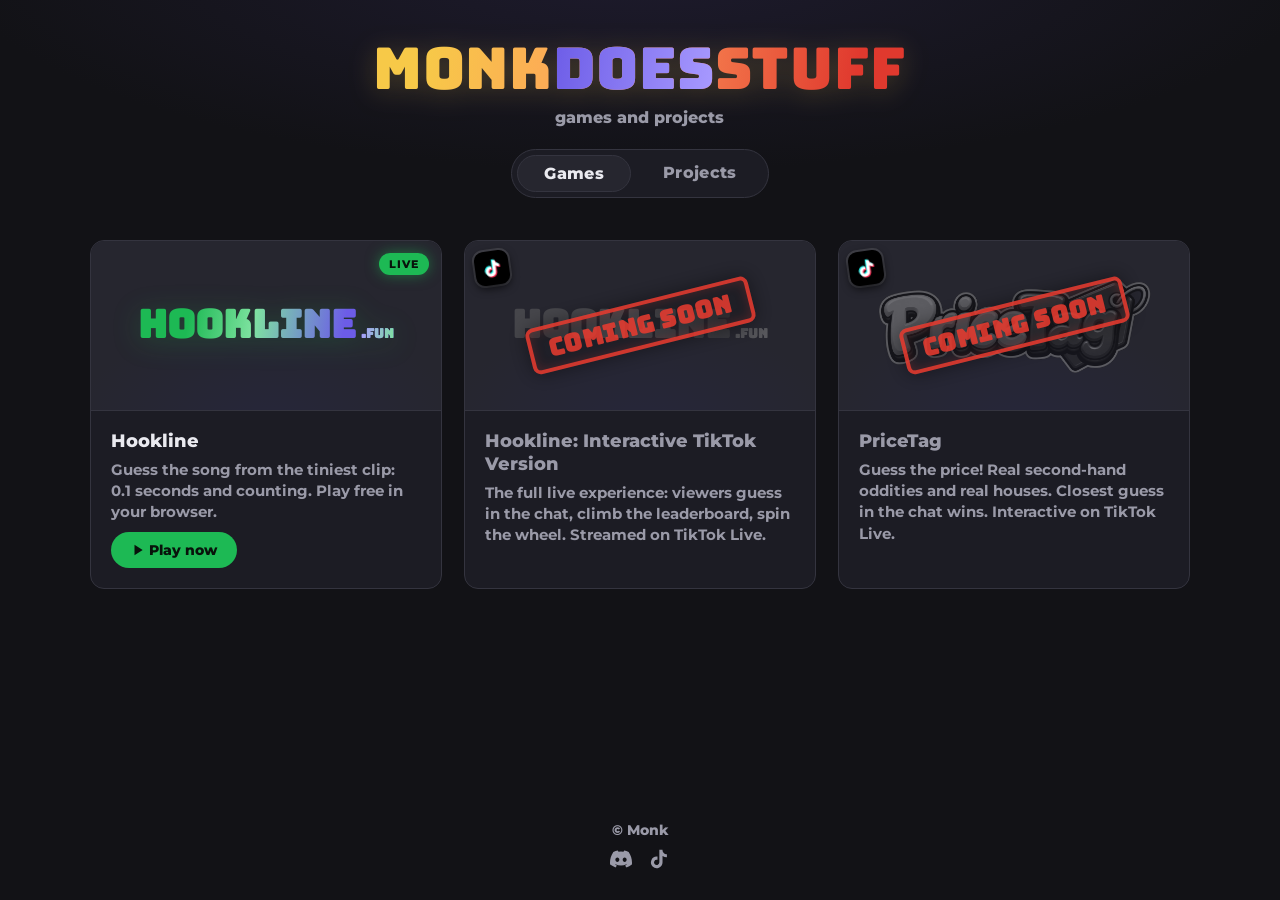
==== index.html @ 9a0e76fa "Footer: Discord + TikTok icon links, drop hookline.fun text link Co-Authored-By: Claude Fable 5 <nor" ====
<!doctype html>
<html lang="en">
<head>
  <meta charset="utf-8">
  <meta name="viewport" content="width=device-width, initial-scale=1">
  <title>MonkDoesStuff - Games</title>
  <meta name="description" content="Games by Monk: interactive TikTok Live games and browser games.">
  <link rel="icon" href="data:image/svg+xml,<svg xmlns='http://www.w3.org/2000/svg' viewBox='0 0 24 24' fill='none' stroke='%23f5a623' stroke-width='2' stroke-linecap='round' stroke-linejoin='round'><line x1='6' x2='10' y1='12' y2='12'/><line x1='8' x2='8' y1='10' y2='14'/><line x1='15' x2='15.01' y1='13' y2='13'/><line x1='18' x2='18.01' y1='11' y2='11'/><rect width='20' height='12' x='2' y='6' rx='6'/></svg>">
  <link rel="preconnect" href="https://fonts.googleapis.com">
  <link rel="preconnect" href="https://fonts.gstatic.com" crossorigin>
  <link href="https://fonts.googleapis.com/css2?family=Bungee&family=Montserrat:wght@500;600;700;800&display=swap" rel="stylesheet">
  <link rel="stylesheet" href="css/site.css">
</head>
<body>
  <header id="masthead">
    <h1 id="site-logo">Monk<span>Does</span>Stuff</h1>
    <p id="site-tag">games and projects</p>
    <nav id="tabs">
      <a href="index.html" class="tab active">Games</a>
      <a href="projects.html" class="tab">Projects</a>
    </nav>
  </header>

  <main class="grid">

    <!-- Hookline: live, playable now -->
    <a class="card live" href="https://hookline.fun" target="_blank" rel="noopener">
      <div class="card-art">
        <div class="hookline-mark">HOOKLINE<span class="tld">.fun</span></div>
      </div>
      <div class="card-body">
        <h2>Hookline</h2>
        <p>Guess the song from the tiniest clip: 0.1&nbsp;seconds and counting. Play free in your browser.</p>
        <span class="cta"><svg class="icon" viewBox="0 0 24 24" fill="currentColor" stroke="none"><polygon points="6 3 20 12 6 21 6 3"/></svg> Play now</span>
      </div>
      <span class="badge">LIVE</span>
    </a>

    <!-- Hookline TikTok version: coming soon -->
    <div class="card soon">
      <span class="tiktok-badge" title="Interactive TikTok version"><svg viewBox="0 0 24 24" fill="currentColor"><path d="M19.59 6.69a4.83 4.83 0 0 1-3.77-4.25V2h-3.45v13.67a2.89 2.89 0 0 1-5.2 1.74 2.89 2.89 0 0 1 2.31-4.64 2.93 2.93 0 0 1 .88.13V9.4a6.84 6.84 0 0 0-1-.05A6.33 6.33 0 0 0 5 20.1a6.34 6.34 0 0 0 10.86-4.43v-7a8.16 8.16 0 0 0 4.77 1.52v-3.4a4.85 4.85 0 0 1-1-.1z"/></svg></span>
      <div class="card-art">
        <div class="hookline-mark">HOOKLINE<span class="tld">.fun</span></div>
        <div class="stamp">Coming&nbsp;Soon</div>
      </div>
      <div class="card-body">
        <h2>Hookline: Interactive TikTok Version</h2>
        <p>The full live experience: viewers guess in the chat, climb the leaderboard, spin the wheel. Streamed on TikTok Live.</p>
      </div>
    </div>

    <!-- PriceTag: coming soon -->
    <div class="card soon">
      <span class="tiktok-badge" title="Interactive TikTok version"><svg viewBox="0 0 24 24" fill="currentColor"><path d="M19.59 6.69a4.83 4.83 0 0 1-3.77-4.25V2h-3.45v13.67a2.89 2.89 0 0 1-5.2 1.74 2.89 2.89 0 0 1 2.31-4.64 2.93 2.93 0 0 1 .88.13V9.4a6.84 6.84 0 0 0-1-.05A6.33 6.33 0 0 0 5 20.1a6.34 6.34 0 0 0 10.86-4.43v-7a8.16 8.16 0 0 0 4.77 1.52v-3.4a4.85 4.85 0 0 1-1-.1z"/></svg></span>
      <div class="card-art">
        <img src="assets/pricetag-logo.png" alt="PriceTag logo" class="art-img">
        <div class="stamp">Coming&nbsp;Soon</div>
      </div>
      <div class="card-body">
        <h2>PriceTag</h2>
        <p>Guess the price! Real second-hand oddities and real houses. Closest guess in the chat wins. Interactive on TikTok Live.</p>
      </div>
    </div>

  </main>

  <footer>
    <p>&copy; Monk</p>
    <div id="footer-links">
      <a href="https://discord.gg/SJShx3EVg5" target="_blank" rel="noopener" title="Hookline Discord" aria-label="Discord"><svg viewBox="0 0 24 24" fill="currentColor"><path d="M20.317 4.37a19.79 19.79 0 0 0-4.885-1.515.074.074 0 0 0-.079.037c-.21.375-.444.864-.608 1.25a18.27 18.27 0 0 0-5.487 0 12.64 12.64 0 0 0-.617-1.25.077.077 0 0 0-.079-.037A19.736 19.736 0 0 0 3.677 4.37a.07.07 0 0 0-.032.027C.533 9.046-.32 13.58.099 18.057a.082.082 0 0 0 .031.057 19.9 19.9 0 0 0 5.993 3.03.078.078 0 0 0 .084-.028c.462-.63.874-1.295 1.226-1.994a.076.076 0 0 0-.041-.106 13.107 13.107 0 0 1-1.872-.892.077.077 0 0 1-.008-.128c.126-.094.252-.192.372-.291a.074.074 0 0 1 .077-.01c3.928 1.793 8.18 1.793 12.062 0a.074.074 0 0 1 .078.01c.12.098.246.198.373.292a.077.077 0 0 1-.006.127 12.299 12.299 0 0 1-1.873.892.077.077 0 0 0-.041.107c.36.698.772 1.362 1.225 1.993a.076.076 0 0 0 .084.028 19.839 19.839 0 0 0 6.002-3.03.077.077 0 0 0 .032-.054c.5-5.177-.838-9.674-3.549-13.66a.061.061 0 0 0-.031-.03zM8.02 15.33c-1.183 0-2.157-1.085-2.157-2.419 0-1.333.956-2.419 2.157-2.419 1.21 0 2.176 1.096 2.157 2.42 0 1.333-.956 2.418-2.157 2.418zm7.975 0c-1.183 0-2.157-1.085-2.157-2.419 0-1.333.955-2.419 2.157-2.419 1.21 0 2.176 1.096 2.157 2.42 0 1.333-.946 2.418-2.157 2.418z"/></svg></a>
      <a href="https://www.tiktok.com/@monkdoesstuff" target="_blank" rel="noopener" title="@monkdoesstuff on TikTok" aria-label="TikTok"><svg viewBox="0 0 24 24" fill="currentColor"><path d="M19.59 6.69a4.83 4.83 0 0 1-3.77-4.25V2h-3.45v13.67a2.89 2.89 0 0 1-5.2 1.74 2.89 2.89 0 0 1 2.31-4.64 2.93 2.93 0 0 1 .88.13V9.4a6.84 6.84 0 0 0-1-.05A6.33 6.33 0 0 0 5 20.1a6.34 6.34 0 0 0 10.86-4.43v-7a8.16 8.16 0 0 0 4.77 1.52v-3.4a4.85 4.85 0 0 1-1-.1z"/></svg></a>
    </div>
  </footer>
</body>
</html>
---- css/site.css ----
/* MonkDoesStuff — same dark house style as hookline.fun (Montserrat 800 on
   #121216) with the Bungee gradient wordmark trick reused for the site logo
   and the in-card Hookline marks. */

:root {
  --bg: #121216;
  --panel: #1c1c24;
  --panel-2: #26262f;
  --text: #eaeaf0;
  --text-dim: #9a9aa8;
  --green: #1db954;
  --mint: #7ee2a0;
  --purple: #6c5ce7;
  --lilac: #a99bff;
  --gold: #f7c948;
  --red: #e0392e;
  --border: #34343f;
  --radius: 14px;
}

* { box-sizing: border-box; }

body {
  margin: 0;
  /* Extra Bold is the house style, same as hookline.fun */
  font-family: "Montserrat", "Segoe UI", system-ui, sans-serif;
  font-weight: 800;
  background:
    radial-gradient(ellipse 90% 40% at 50% -5%, #1e1b2e 0%, transparent 60%),
    var(--bg);
  color: var(--text);
  min-height: 100vh;
  display: flex;
  flex-direction: column;
  align-items: center;
}

a { color: var(--mint); }

/* ---- masthead ---- */
#masthead { text-align: center; padding: 40px 16px 8px; }

#site-logo {
  font-family: "Bungee", "Segoe UI", sans-serif;
  font-weight: 400;
  font-size: clamp(2.2rem, 7vw, 3.6rem);
  margin: 0;
  line-height: 1;
  letter-spacing: 0.01em;
  background: linear-gradient(100deg, var(--gold) 10%, #ff9d5c 45%, var(--red) 90%);
  -webkit-background-clip: text;
  background-clip: text;
  color: transparent;
  filter: drop-shadow(0 4px 14px rgba(247, 201, 72, 0.22));
  user-select: none;
}
#site-logo span {
  background: linear-gradient(100deg, var(--purple), var(--lilac));
  -webkit-background-clip: text;
  background-clip: text;
  color: transparent;
}
#site-tag { color: var(--text-dim); margin: 10px 0 22px; }

.icon { width: 14px; height: 14px; vertical-align: -2px; }

/* ---- tabs ---- */
#tabs { display: inline-flex; gap: 6px; background: var(--panel); border: 1px solid var(--border); border-radius: 999px; padding: 5px; }
.tab {
  padding: 8px 26px;
  border-radius: 999px;
  color: var(--text-dim);
  text-decoration: none;
  font-weight: 800;
  letter-spacing: 0.02em;
}
.tab:hover { color: var(--text); }
.tab.active { background: var(--panel-2); color: var(--text); border: 1px solid var(--border); }

/* ---- card grid ---- */
.grid {
  width: min(1100px, 94vw);
  display: grid;
  grid-template-columns: repeat(auto-fit, minmax(300px, 1fr));
  gap: 22px;
  padding: 34px 0 20px;
}

.card {
  position: relative;
  display: flex;
  flex-direction: column;
  background: var(--panel);
  border: 1px solid var(--border);
  border-radius: var(--radius);
  overflow: hidden;
  text-decoration: none;
  color: var(--text);
}
a.card { transition: transform 0.15s ease, border-color 0.15s ease, box-shadow 0.15s ease; }
a.card:hover {
  transform: translateY(-4px);
  border-color: var(--green);
  box-shadow: 0 14px 34px rgba(29, 185, 84, 0.18);
}

.card-art {
  position: relative;
  height: 170px;
  display: flex;
  align-items: center;
  justify-content: center;
  background:
    radial-gradient(ellipse 80% 90% at 50% 110%, #26263a 0%, transparent 70%),
    var(--panel-2);
  border-bottom: 1px solid var(--border);
  overflow: hidden;
}
.art-img { max-width: 78%; max-height: 72%; filter: drop-shadow(0 6px 14px rgba(0, 0, 0, 0.5)); }

/* Hookline wordmark, exactly as hookline.fun renders it */
.hookline-mark {
  font-family: "Bungee", "Segoe UI", sans-serif;
  font-size: clamp(1.7rem, 4.2vw, 2.4rem);
  line-height: 1;
  background: linear-gradient(100deg, var(--green) 20%, var(--mint) 45%, var(--purple) 80%);
  -webkit-background-clip: text;
  background-clip: text;
  color: transparent;
  filter: drop-shadow(0 4px 14px rgba(29, 185, 84, 0.22));
  user-select: none;
}
.hookline-mark .tld {
  font-size: 0.34em;
  margin-left: 5px;
  background: linear-gradient(100deg, var(--lilac), var(--mint));
  -webkit-background-clip: text;
  background-clip: text;
  color: transparent;
}

.card-body { padding: 18px 20px 20px; display: flex; flex-direction: column; gap: 8px; flex: 1; }
.card-body.center { text-align: center; padding: 40px 24px; }
.card-body h2 { margin: 0; font-size: 1.15rem; font-weight: 800; }
.card-body p { margin: 0; color: var(--text-dim); font-weight: 700; font-size: 0.92rem; line-height: 1.45; }

.cta {
  margin-top: auto;
  align-self: flex-start;
  background: var(--green);
  color: #08130b;
  font-weight: 800;
  padding: 9px 20px;
  border-radius: 999px;
  font-size: 0.9rem;
}
a.card:hover .cta { filter: brightness(1.12); }

.badge {
  position: absolute;
  top: 12px; right: 12px;
  background: var(--green);
  color: #08130b;
  font-size: 0.7rem;
  font-weight: 800;
  letter-spacing: 0.08em;
  padding: 4px 10px;
  border-radius: 999px;
  box-shadow: 0 0 14px rgba(29, 185, 84, 0.5);
}

/* ---- coming soon treatment ---- */
.card.soon .card-art > .hookline-mark,
.card.soon .card-art > .art-img {
  filter: grayscale(1) brightness(0.75) opacity(0.45);
}
.card.soon .card-body h2 { color: var(--text-dim); }

.stamp {
  position: absolute;
  font-family: "Bungee", "Segoe UI", sans-serif;
  font-size: 1.5rem;
  color: var(--red);
  border: 4px solid var(--red);
  border-radius: 8px;
  padding: 4px 16px;
  transform: rotate(-14deg);
  letter-spacing: 0.04em;
  text-transform: uppercase;
  opacity: 0.9;
  box-shadow: inset 0 0 12px rgba(224, 57, 46, 0.25), 0 0 18px rgba(0, 0, 0, 0.45);
  background: rgba(18, 18, 22, 0.35);
  user-select: none;
}

.card.placeholder { grid-column: 1 / -1; border-style: dashed; background: transparent; }

/* TikTok sticker: marks the interactive TikTok versions */
.tiktok-badge {
  position: absolute;
  top: 10px; left: 10px;
  width: 34px; height: 34px;
  border-radius: 9px;
  background: #000;
  display: flex;
  align-items: center;
  justify-content: center;
  box-shadow: 0 3px 8px #000a, 0 0 0 2px #ffffff22;
  transform: rotate(-8deg);
  z-index: 2;
}
.tiktok-badge svg { width: 19px; height: 19px; color: #fff; filter: drop-shadow(1px 1px 0 #fe2c55) drop-shadow(-1px -1px 0 #25f4ee); }
/* stays full-colour even on the greyed coming-soon art */
.card.soon .tiktok-badge { filter: none; }

/* ---- footer ---- */
footer {
  margin-top: auto;
  padding: 26px 0 30px;
  color: var(--text-dim);
  font-size: 0.85rem;
  display: flex;
  flex-direction: column;
  align-items: center;
  gap: 10px;
}
footer p { margin: 0; }
#footer-links { display: flex; gap: 16px; }
#footer-links a { color: var(--text-dim); transition: color 0.15s ease, transform 0.15s ease; }
#footer-links a:hover { color: var(--text); transform: translateY(-2px); }
#footer-links svg { width: 22px; height: 22px; display: block; }
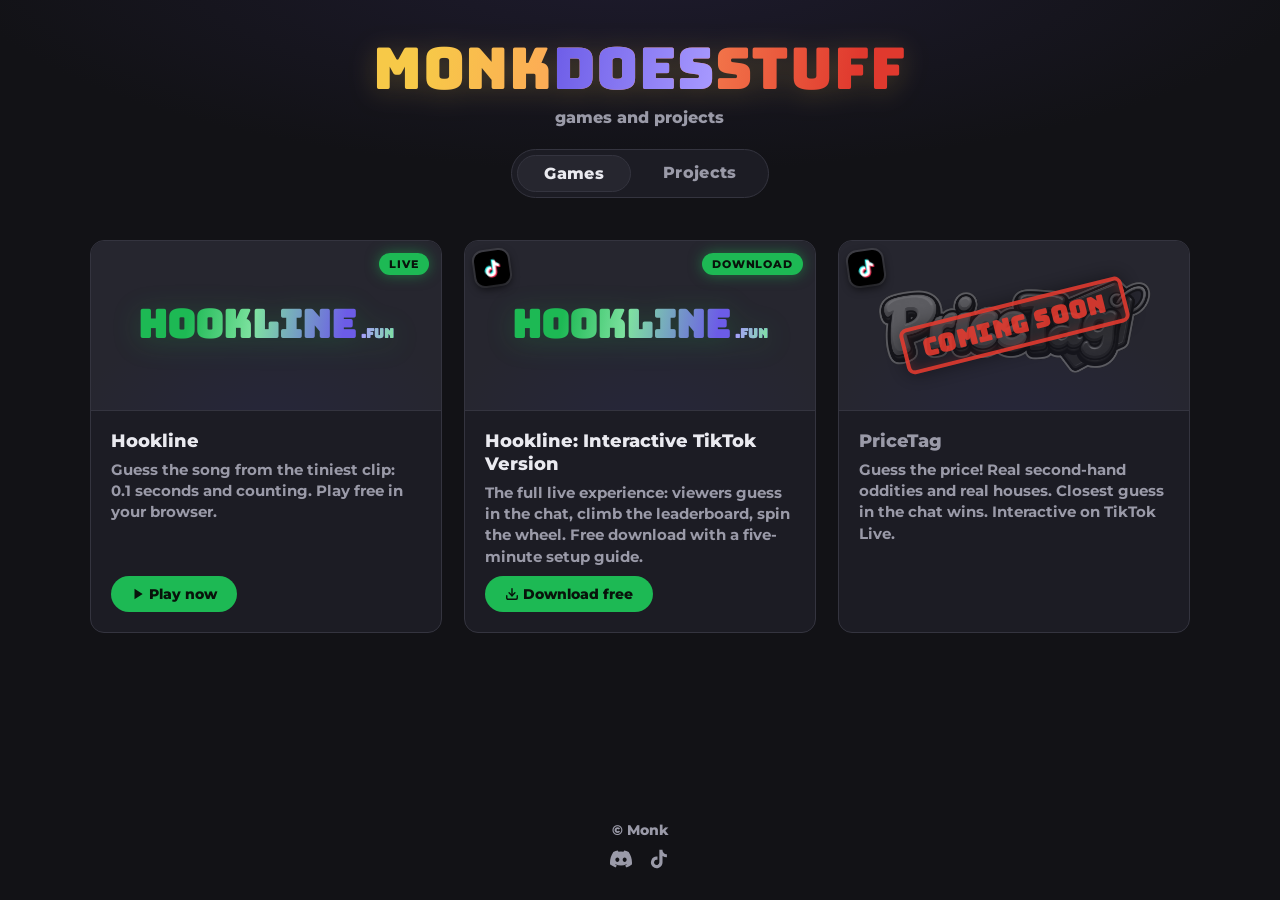
==== commit aefcda32: "Hookline TikTok version: download page + 15-step install guide Screenshots for every step, the cmd f" ====
--- a/index.html
+++ b/index.html
@@ -36,18 +36,19 @@
       <span class="badge">LIVE</span>
     </a>
 
-    <!-- Hookline TikTok version: coming soon -->
-    <div class="card soon">
+    <!-- Hookline TikTok version: download + install guide -->
+    <a class="card live" href="hookline-tiktok.html">
       <span class="tiktok-badge" title="Interactive TikTok version"><svg viewBox="0 0 24 24" fill="currentColor"><path d="M19.59 6.69a4.83 4.83 0 0 1-3.77-4.25V2h-3.45v13.67a2.89 2.89 0 0 1-5.2 1.74 2.89 2.89 0 0 1 2.31-4.64 2.93 2.93 0 0 1 .88.13V9.4a6.84 6.84 0 0 0-1-.05A6.33 6.33 0 0 0 5 20.1a6.34 6.34 0 0 0 10.86-4.43v-7a8.16 8.16 0 0 0 4.77 1.52v-3.4a4.85 4.85 0 0 1-1-.1z"/></svg></span>
       <div class="card-art">
         <div class="hookline-mark">HOOKLINE<span class="tld">.fun</span></div>
-        <div class="stamp">Coming&nbsp;Soon</div>
       </div>
       <div class="card-body">
         <h2>Hookline: Interactive TikTok Version</h2>
-        <p>The full live experience: viewers guess in the chat, climb the leaderboard, spin the wheel. Streamed on TikTok Live.</p>
+        <p>The full live experience: viewers guess in the chat, climb the leaderboard, spin the wheel. Free download with a five-minute setup guide.</p>
+        <span class="cta"><svg class="icon" viewBox="0 0 24 24" fill="none" stroke="currentColor" stroke-width="2.4" stroke-linecap="round" stroke-linejoin="round"><path d="M21 15v4a2 2 0 0 1-2 2H5a2 2 0 0 1-2-2v-4"/><polyline points="7 10 12 15 17 10"/><line x1="12" y1="3" x2="12" y2="15"/></svg> Download free</span>
       </div>
-    </div>
+      <span class="badge">DOWNLOAD</span>
+    </a>
 
     <!-- PriceTag: coming soon -->
     <div class="card soon">
--- a/css/site.css
+++ b/css/site.css
@@ -213,6 +213,99 @@
 /* stays full-colour even on the greyed coming-soon art */
 .card.soon .tiktok-badge { filter: none; }
 
+/* ---- install & play guide (hookline-tiktok.html) ---- */
+.guide { width: min(760px, 94vw); display: flex; flex-direction: column; gap: 34px; padding: 26px 0 30px; }
+
+.guide-hero {
+  text-align: center;
+  background: var(--panel);
+  border: 1px solid var(--border);
+  border-radius: var(--radius);
+  padding: 36px 26px 30px;
+  display: flex;
+  flex-direction: column;
+  align-items: center;
+  gap: 12px;
+}
+.guide-hero h2 { margin: 0; font-size: 1.3rem; }
+.guide-hero p { margin: 0; color: var(--text-dim); font-weight: 700; font-size: 0.95rem; line-height: 1.5; max-width: 54ch; }
+
+.download-btn {
+  display: inline-flex;
+  align-items: center;
+  gap: 10px;
+  margin-top: 10px;
+  background: var(--green);
+  color: #08130b;
+  text-decoration: none;
+  font-weight: 800;
+  font-size: 1.05rem;
+  padding: 14px 30px;
+  border-radius: 999px;
+  box-shadow: 0 8px 24px rgba(29, 185, 84, 0.3);
+  transition: transform 0.15s ease, filter 0.15s ease;
+}
+.download-btn:hover { transform: translateY(-2px); filter: brightness(1.12); }
+.download-btn .icon { width: 20px; height: 20px; }
+.download-note { font-size: 0.8rem !important; }
+
+.guide-section { display: flex; flex-direction: column; gap: 18px; }
+.guide-section h3 { margin: 0; font-size: 1.1rem; display: flex; align-items: center; gap: 12px; }
+.section-num {
+  font-family: "Bungee", "Segoe UI", sans-serif;
+  font-weight: 400;
+  background: linear-gradient(100deg, var(--green) 20%, var(--mint) 45%, var(--purple) 80%);
+  -webkit-background-clip: text;
+  background-clip: text;
+  color: transparent;
+  font-size: 1.5rem;
+}
+
+.step {
+  background: var(--panel);
+  border: 1px solid var(--border);
+  border-radius: var(--radius);
+  overflow: hidden;
+}
+.step-text { display: flex; gap: 14px; align-items: baseline; padding: 16px 20px; }
+.step-text p { margin: 0; font-weight: 700; font-size: 0.95rem; line-height: 1.5; color: var(--text); }
+.step-text .step-aside { margin-top: 6px; color: var(--text-dim); font-size: 0.85rem; }
+.step-num {
+  flex: none;
+  font-family: "Bungee", "Segoe UI", sans-serif;
+  color: var(--gold);
+  font-size: 1.05rem;
+}
+.step img { display: block; width: 100%; border-top: 1px solid var(--border); background: var(--panel-2); }
+
+.alt-launch {
+  border: 1px dashed var(--border);
+  border-radius: var(--radius);
+  padding: 6px 14px;
+}
+.alt-launch > summary {
+  cursor: pointer;
+  font-weight: 800;
+  color: var(--text-dim);
+  padding: 10px 6px;
+  user-select: none;
+}
+.alt-launch > summary:hover { color: var(--text); }
+.alt-launch .step { margin: 12px 0; }
+
+.guide-footnote {
+  display: flex;
+  gap: 18px;
+  align-items: center;
+  background: var(--panel-2);
+  border: 1px solid var(--border);
+  border-radius: var(--radius);
+  padding: 16px 20px;
+}
+.guide-footnote img { width: 200px; flex: none; border-radius: 8px; border: 1px solid var(--border); }
+.guide-footnote p { margin: 0; color: var(--text-dim); font-weight: 700; font-size: 0.9rem; line-height: 1.5; }
+@media (max-width: 560px) { .guide-footnote { flex-direction: column; } .guide-footnote img { width: 100%; } }
+
 /* ---- footer ---- */
 footer {
   margin-top: auto;
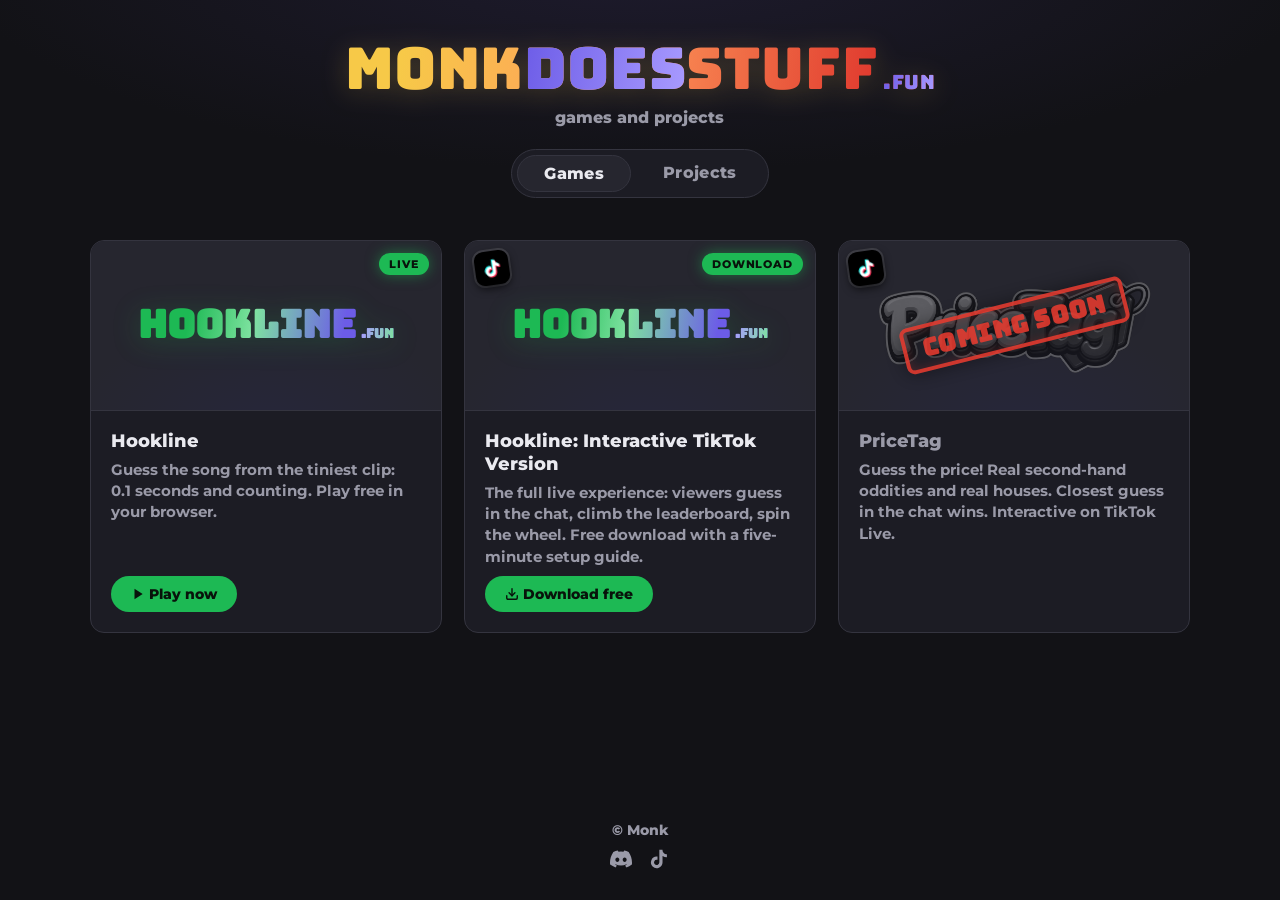
==== commit 4e607130: "Wordmark gains its .fun - small tld suffix like the hookline.fun mark Purple-lilac accent gradient, " ====
--- a/index.html
+++ b/index.html
@@ -1,4 +1,4 @@
-<!doctype html>
+﻿<!doctype html>
 <html lang="en">
 <head>
   <meta charset="utf-8">
@@ -13,7 +13,7 @@
 </head>
 <body>
   <header id="masthead">
-    <h1 id="site-logo">Monk<span>Does</span>Stuff</h1>
+    <a id="logo-link" href="index.html" title="MonkDoesStuff - Games"><h1 id="site-logo">Monk<span>Does</span>Stuff<span class="tld">.fun</span></h1></a>
     <p id="site-tag">games and projects</p>
     <nav id="tabs">
       <a href="index.html" class="tab active">Games</a>
--- a/css/site.css
+++ b/css/site.css
@@ -60,7 +60,13 @@
   background-clip: text;
   color: transparent;
 }
+/* the .fun, worn small - same trick as the hookline.fun wordmark */
+#site-logo .tld { font-size: 0.34em; margin-left: 5px; }
 #site-tag { color: var(--text-dim); margin: 10px 0 22px; }
+
+/* the wordmark is a button: back to Games from anywhere */
+#logo-link { text-decoration: none; display: inline-block; }
+#logo-link:hover #site-logo { filter: drop-shadow(0 4px 14px rgba(247, 201, 72, 0.38)) brightness(1.12); }
 
 .icon { width: 14px; height: 14px; vertical-align: -2px; }
 
@@ -278,6 +284,20 @@
 }
 .step img { display: block; width: 100%; border-top: 1px solid var(--border); background: var(--panel-2); }
 
+/* red pulsing callout: the "blocked by security settings" aside */
+.pulse-alert {
+  color: var(--red) !important;
+  font-weight: 800 !important;
+  animation: pulse-alert 1.6s ease-in-out infinite;
+}
+@keyframes pulse-alert {
+  0%, 100% { opacity: 1; text-shadow: 0 0 0 rgba(224, 57, 46, 0); }
+  50% { opacity: 0.55; text-shadow: 0 0 14px rgba(224, 57, 46, 0.55); }
+}
+@media (prefers-reduced-motion: reduce) {
+  .pulse-alert { animation: none; }
+}
+
 .alt-launch {
   border: 1px dashed var(--border);
   border-radius: var(--radius);
@@ -286,11 +306,17 @@
 .alt-launch > summary {
   cursor: pointer;
   font-weight: 800;
-  color: var(--text-dim);
+  color: var(--red);
   padding: 10px 6px;
   user-select: none;
-}
-.alt-launch > summary:hover { color: var(--text); }
+  animation: pulse-alert 1.6s ease-in-out infinite;
+}
+.alt-launch > summary:hover { animation-play-state: paused; opacity: 1; }
+/* once it's open, the job is done - settle down and let people read */
+.alt-launch[open] > summary { animation: none; }
+@media (prefers-reduced-motion: reduce) {
+  .alt-launch > summary { animation: none; }
+}
 .alt-launch .step { margin: 12px 0; }
 
 .guide-footnote {
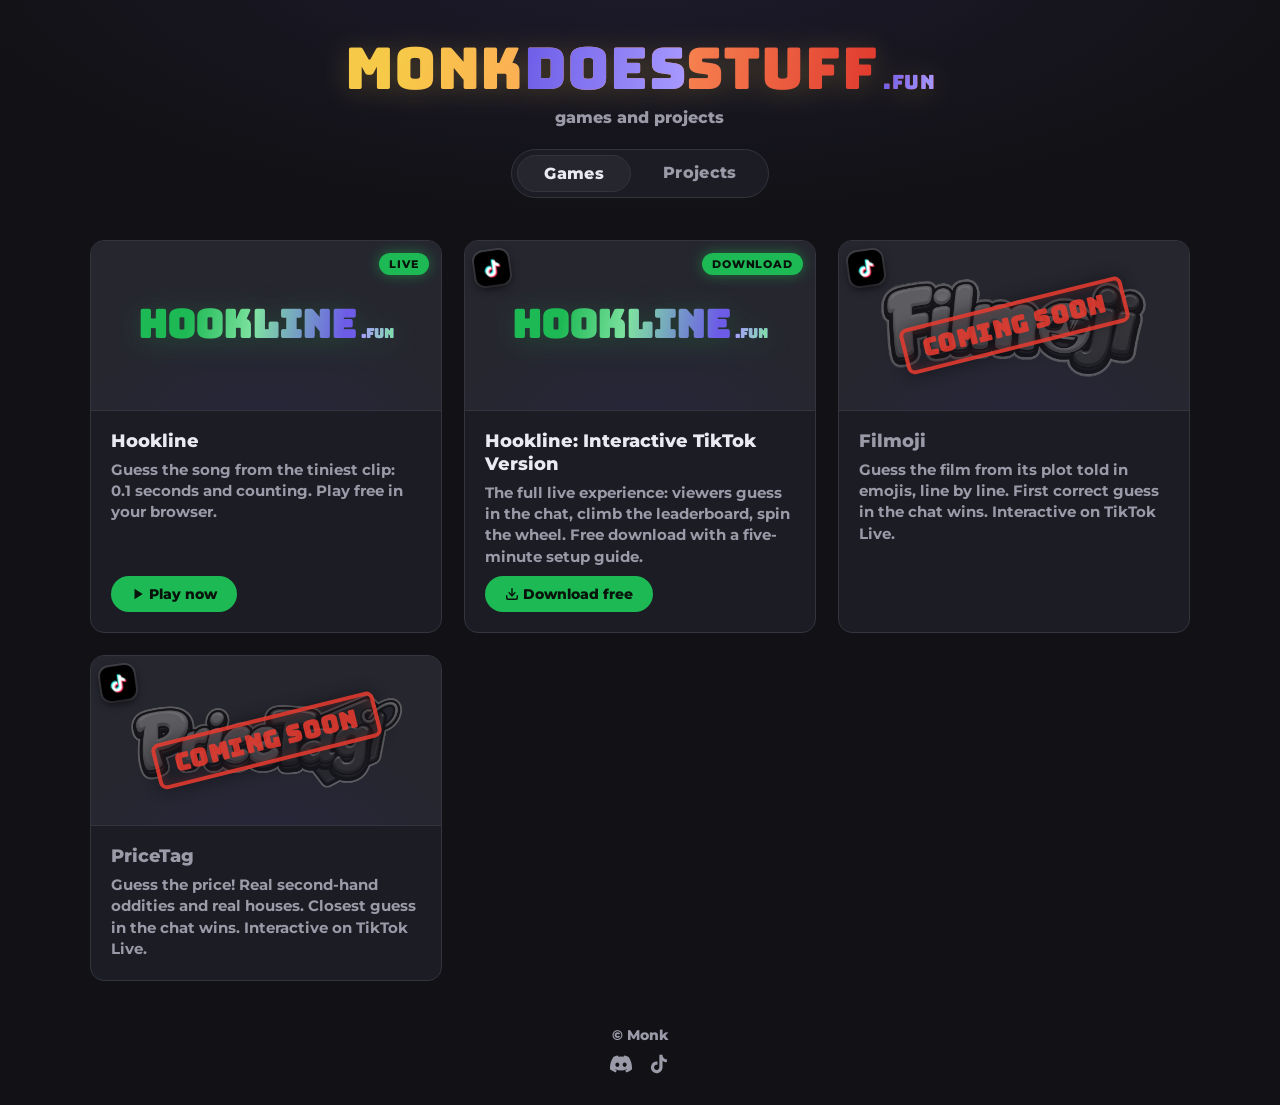
==== commit 8a3e48ac: "Filmoji Coming Soon card + version feeds for all three games + Hookline 1.1 copy Filmoji joins the G" ====
--- a/index.html
+++ b/index.html
@@ -50,6 +50,19 @@
       <span class="badge">DOWNLOAD</span>
     </a>
 
+    <!-- Filmoji: coming soon -->
+    <div class="card soon">
+      <span class="tiktok-badge" title="Interactive TikTok version"><svg viewBox="0 0 24 24" fill="currentColor"><path d="M19.59 6.69a4.83 4.83 0 0 1-3.77-4.25V2h-3.45v13.67a2.89 2.89 0 0 1-5.2 1.74 2.89 2.89 0 0 1 2.31-4.64 2.93 2.93 0 0 1 .88.13V9.4a6.84 6.84 0 0 0-1-.05A6.33 6.33 0 0 0 5 20.1a6.34 6.34 0 0 0 10.86-4.43v-7a8.16 8.16 0 0 0 4.77 1.52v-3.4a4.85 4.85 0 0 1-1-.1z"/></svg></span>
+      <div class="card-art">
+        <img src="assets/filmoji-logo.png" alt="Filmoji logo" class="art-img">
+        <div class="stamp">Coming&nbsp;Soon</div>
+      </div>
+      <div class="card-body">
+        <h2>Filmoji</h2>
+        <p>Guess the film from its plot told in emojis, line by line. First correct guess in the chat wins. Interactive on TikTok Live.</p>
+      </div>
+    </div>
+
     <!-- PriceTag: coming soon -->
     <div class="card soon">
       <span class="tiktok-badge" title="Interactive TikTok version"><svg viewBox="0 0 24 24" fill="currentColor"><path d="M19.59 6.69a4.83 4.83 0 0 1-3.77-4.25V2h-3.45v13.67a2.89 2.89 0 0 1-5.2 1.74 2.89 2.89 0 0 1 2.31-4.64 2.93 2.93 0 0 1 .88.13V9.4a6.84 6.84 0 0 0-1-.05A6.33 6.33 0 0 0 5 20.1a6.34 6.34 0 0 0 10.86-4.43v-7a8.16 8.16 0 0 0 4.77 1.52v-3.4a4.85 4.85 0 0 1-1-.1z"/></svg></span>
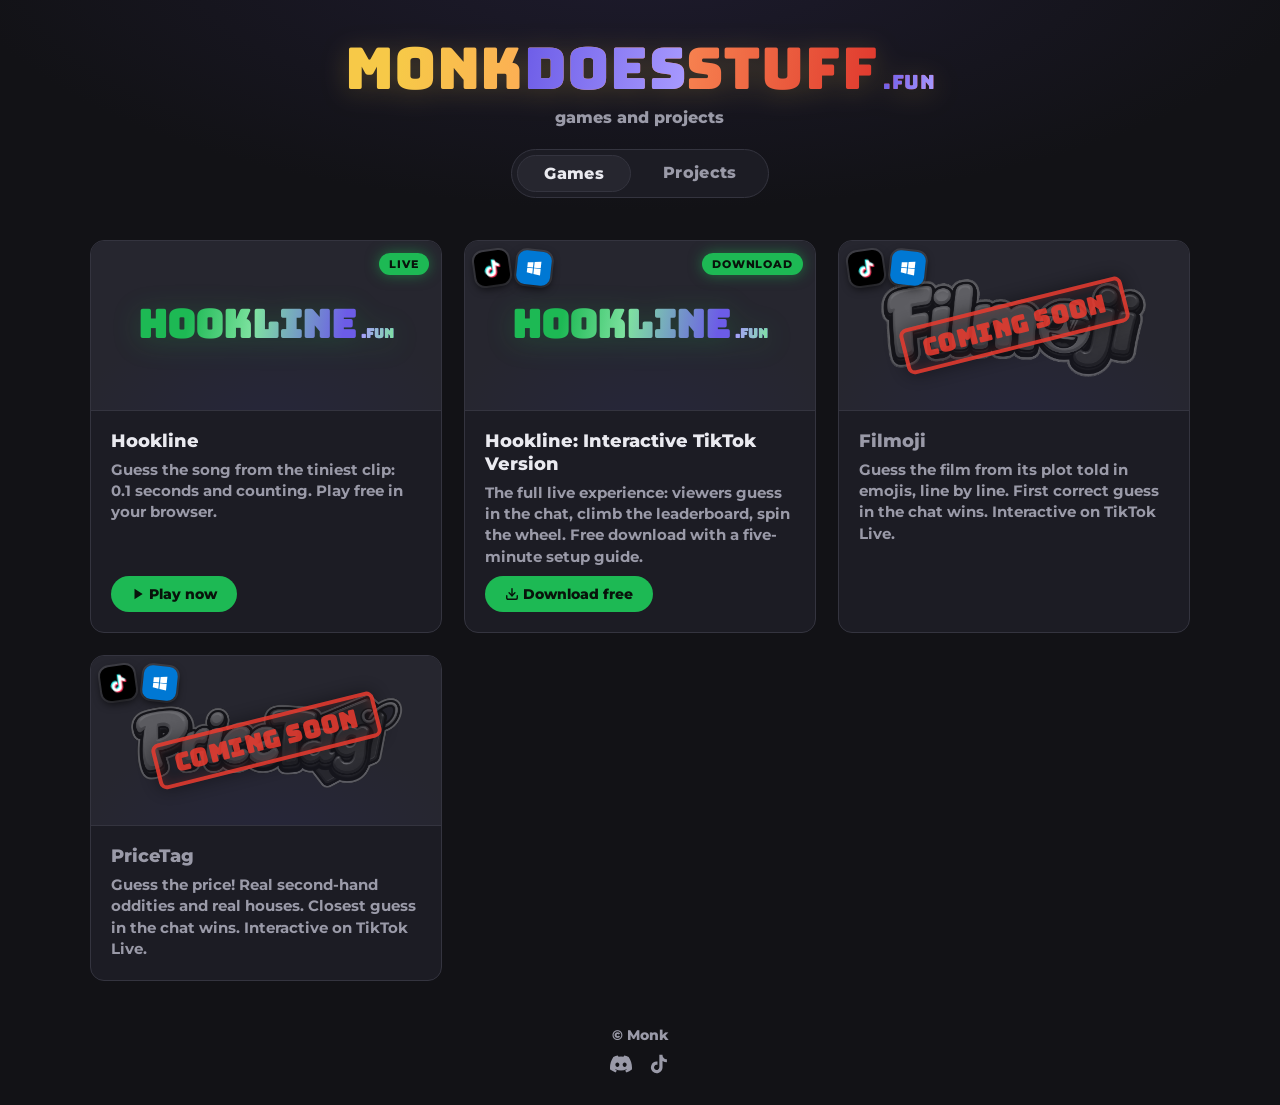
==== commit d76de27e: "Windows badge beside the TikTok badge on downloadable game cards The interactive versions are Window" ====
--- a/index.html
+++ b/index.html
@@ -38,7 +38,7 @@
 
     <!-- Hookline TikTok version: download + install guide -->
     <a class="card live" href="hookline-tiktok.html">
-      <span class="tiktok-badge" title="Interactive TikTok version"><svg viewBox="0 0 24 24" fill="currentColor"><path d="M19.59 6.69a4.83 4.83 0 0 1-3.77-4.25V2h-3.45v13.67a2.89 2.89 0 0 1-5.2 1.74 2.89 2.89 0 0 1 2.31-4.64 2.93 2.93 0 0 1 .88.13V9.4a6.84 6.84 0 0 0-1-.05A6.33 6.33 0 0 0 5 20.1a6.34 6.34 0 0 0 10.86-4.43v-7a8.16 8.16 0 0 0 4.77 1.52v-3.4a4.85 4.85 0 0 1-1-.1z"/></svg></span>
+      <span class="tiktok-badge" title="Interactive TikTok version"><svg viewBox="0 0 24 24" fill="currentColor"><path d="M19.59 6.69a4.83 4.83 0 0 1-3.77-4.25V2h-3.45v13.67a2.89 2.89 0 0 1-5.2 1.74 2.89 2.89 0 0 1 2.31-4.64 2.93 2.93 0 0 1 .88.13V9.4a6.84 6.84 0 0 0-1-.05A6.33 6.33 0 0 0 5 20.1a6.34 6.34 0 0 0 10.86-4.43v-7a8.16 8.16 0 0 0 4.77 1.52v-3.4a4.85 4.85 0 0 1-1-.1z"/></svg></span><span class="windows-badge" title="Windows download"><svg viewBox="0 0 24 24" fill="currentColor"><path d="M3 5.4 10.6 4.3v7.2H3zM12 4.1 21 2.8v8.7h-9zM3 12.5h7.6v7.2L3 18.6zM12 12.5h9v8.7L12 19.9z"/></svg></span>
       <div class="card-art">
         <div class="hookline-mark">HOOKLINE<span class="tld">.fun</span></div>
       </div>
@@ -52,7 +52,7 @@
 
     <!-- Filmoji: coming soon -->
     <div class="card soon">
-      <span class="tiktok-badge" title="Interactive TikTok version"><svg viewBox="0 0 24 24" fill="currentColor"><path d="M19.59 6.69a4.83 4.83 0 0 1-3.77-4.25V2h-3.45v13.67a2.89 2.89 0 0 1-5.2 1.74 2.89 2.89 0 0 1 2.31-4.64 2.93 2.93 0 0 1 .88.13V9.4a6.84 6.84 0 0 0-1-.05A6.33 6.33 0 0 0 5 20.1a6.34 6.34 0 0 0 10.86-4.43v-7a8.16 8.16 0 0 0 4.77 1.52v-3.4a4.85 4.85 0 0 1-1-.1z"/></svg></span>
+      <span class="tiktok-badge" title="Interactive TikTok version"><svg viewBox="0 0 24 24" fill="currentColor"><path d="M19.59 6.69a4.83 4.83 0 0 1-3.77-4.25V2h-3.45v13.67a2.89 2.89 0 0 1-5.2 1.74 2.89 2.89 0 0 1 2.31-4.64 2.93 2.93 0 0 1 .88.13V9.4a6.84 6.84 0 0 0-1-.05A6.33 6.33 0 0 0 5 20.1a6.34 6.34 0 0 0 10.86-4.43v-7a8.16 8.16 0 0 0 4.77 1.52v-3.4a4.85 4.85 0 0 1-1-.1z"/></svg></span><span class="windows-badge" title="Windows download"><svg viewBox="0 0 24 24" fill="currentColor"><path d="M3 5.4 10.6 4.3v7.2H3zM12 4.1 21 2.8v8.7h-9zM3 12.5h7.6v7.2L3 18.6zM12 12.5h9v8.7L12 19.9z"/></svg></span>
       <div class="card-art">
         <img src="assets/filmoji-logo.png" alt="Filmoji logo" class="art-img">
         <div class="stamp">Coming&nbsp;Soon</div>
@@ -65,7 +65,7 @@
 
     <!-- PriceTag: coming soon -->
     <div class="card soon">
-      <span class="tiktok-badge" title="Interactive TikTok version"><svg viewBox="0 0 24 24" fill="currentColor"><path d="M19.59 6.69a4.83 4.83 0 0 1-3.77-4.25V2h-3.45v13.67a2.89 2.89 0 0 1-5.2 1.74 2.89 2.89 0 0 1 2.31-4.64 2.93 2.93 0 0 1 .88.13V9.4a6.84 6.84 0 0 0-1-.05A6.33 6.33 0 0 0 5 20.1a6.34 6.34 0 0 0 10.86-4.43v-7a8.16 8.16 0 0 0 4.77 1.52v-3.4a4.85 4.85 0 0 1-1-.1z"/></svg></span>
+      <span class="tiktok-badge" title="Interactive TikTok version"><svg viewBox="0 0 24 24" fill="currentColor"><path d="M19.59 6.69a4.83 4.83 0 0 1-3.77-4.25V2h-3.45v13.67a2.89 2.89 0 0 1-5.2 1.74 2.89 2.89 0 0 1 2.31-4.64 2.93 2.93 0 0 1 .88.13V9.4a6.84 6.84 0 0 0-1-.05A6.33 6.33 0 0 0 5 20.1a6.34 6.34 0 0 0 10.86-4.43v-7a8.16 8.16 0 0 0 4.77 1.52v-3.4a4.85 4.85 0 0 1-1-.1z"/></svg></span><span class="windows-badge" title="Windows download"><svg viewBox="0 0 24 24" fill="currentColor"><path d="M3 5.4 10.6 4.3v7.2H3zM12 4.1 21 2.8v8.7h-9zM3 12.5h7.6v7.2L3 18.6zM12 12.5h9v8.7L12 19.9z"/></svg></span>
       <div class="card-art">
         <img src="assets/pricetag-logo.png" alt="PriceTag logo" class="art-img">
         <div class="stamp">Coming&nbsp;Soon</div>
--- a/css/site.css
+++ b/css/site.css
@@ -219,6 +219,23 @@
 /* stays full-colour even on the greyed coming-soon art */
 .card.soon .tiktok-badge { filter: none; }
 
+/* Windows sticker: the downloadable interactive versions are Windows-only */
+.windows-badge {
+  position: absolute;
+  top: 10px; left: 52px;
+  width: 34px; height: 34px;
+  border-radius: 9px;
+  background: #0078d4;
+  display: flex;
+  align-items: center;
+  justify-content: center;
+  box-shadow: 0 3px 8px #000a, 0 0 0 2px #ffffff22;
+  transform: rotate(6deg);
+  z-index: 2;
+}
+.windows-badge svg { width: 18px; height: 18px; color: #fff; }
+.card.soon .windows-badge { filter: none; }
+
 /* ---- install & play guide (hookline-tiktok.html) ---- */
 .guide { width: min(760px, 94vw); display: flex; flex-direction: column; gap: 34px; padding: 26px 0 30px; }
 
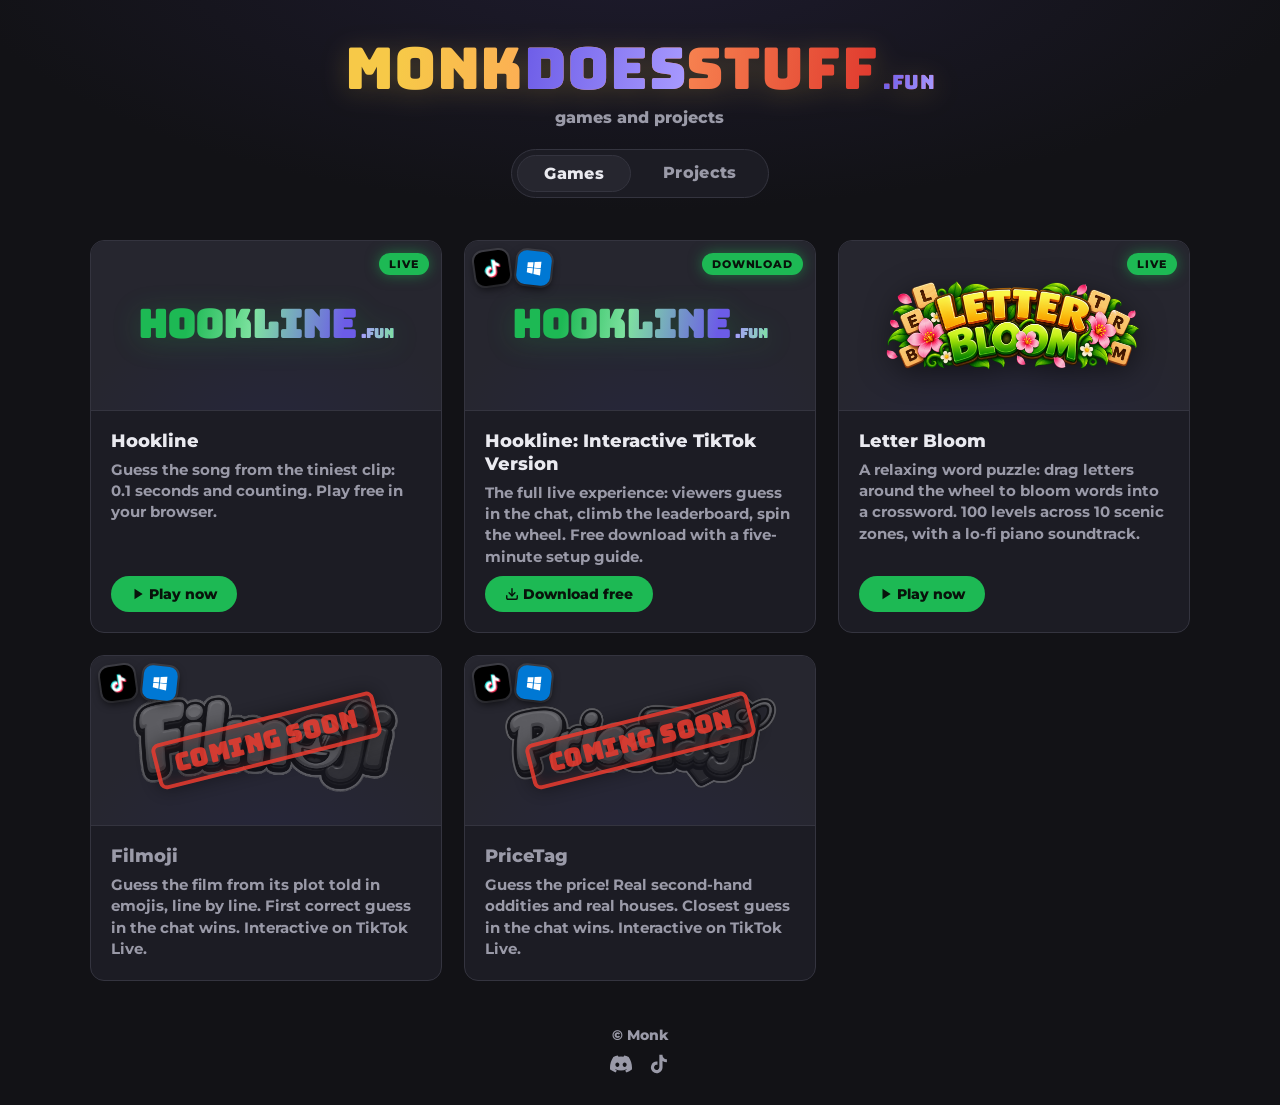
==== commit 2baa3731: "Add Letter Bloom   - playable at games/letterbloom/" ====
--- a/index.html
+++ b/index.html
@@ -50,6 +50,19 @@
       <span class="badge">DOWNLOAD</span>
     </a>
 
+    <!-- Letter Bloom: live, playable on-site -->
+    <a class="card live" href="games/letterbloom/">
+      <div class="card-art">
+        <img src="assets/letterbloom-banner.png" alt="Letter Bloom banner" class="art-img">
+      </div>
+      <div class="card-body">
+        <h2>Letter Bloom</h2>
+        <p>A relaxing word puzzle: drag letters around the wheel to bloom words into a crossword. 100 levels across 10 scenic zones, with a lo-fi piano soundtrack.</p>
+        <span class="cta"><svg class="icon" viewBox="0 0 24 24" fill="currentColor" stroke="none"><polygon points="6 3 20 12 6 21 6 3"/></svg> Play now</span>
+      </div>
+      <span class="badge">LIVE</span>
+    </a>
+
     <!-- Filmoji: coming soon -->
     <div class="card soon">
       <span class="tiktok-badge" title="Interactive TikTok version"><svg viewBox="0 0 24 24" fill="currentColor"><path d="M19.59 6.69a4.83 4.83 0 0 1-3.77-4.25V2h-3.45v13.67a2.89 2.89 0 0 1-5.2 1.74 2.89 2.89 0 0 1 2.31-4.64 2.93 2.93 0 0 1 .88.13V9.4a6.84 6.84 0 0 0-1-.05A6.33 6.33 0 0 0 5 20.1a6.34 6.34 0 0 0 10.86-4.43v-7a8.16 8.16 0 0 0 4.77 1.52v-3.4a4.85 4.85 0 0 1-1-.1z"/></svg></span><span class="windows-badge" title="Windows download"><svg viewBox="0 0 24 24" fill="currentColor"><path d="M3 5.4 10.6 4.3v7.2H3zM12 4.1 21 2.8v8.7h-9zM3 12.5h7.6v7.2L3 18.6zM12 12.5h9v8.7L12 19.9z"/></svg></span>
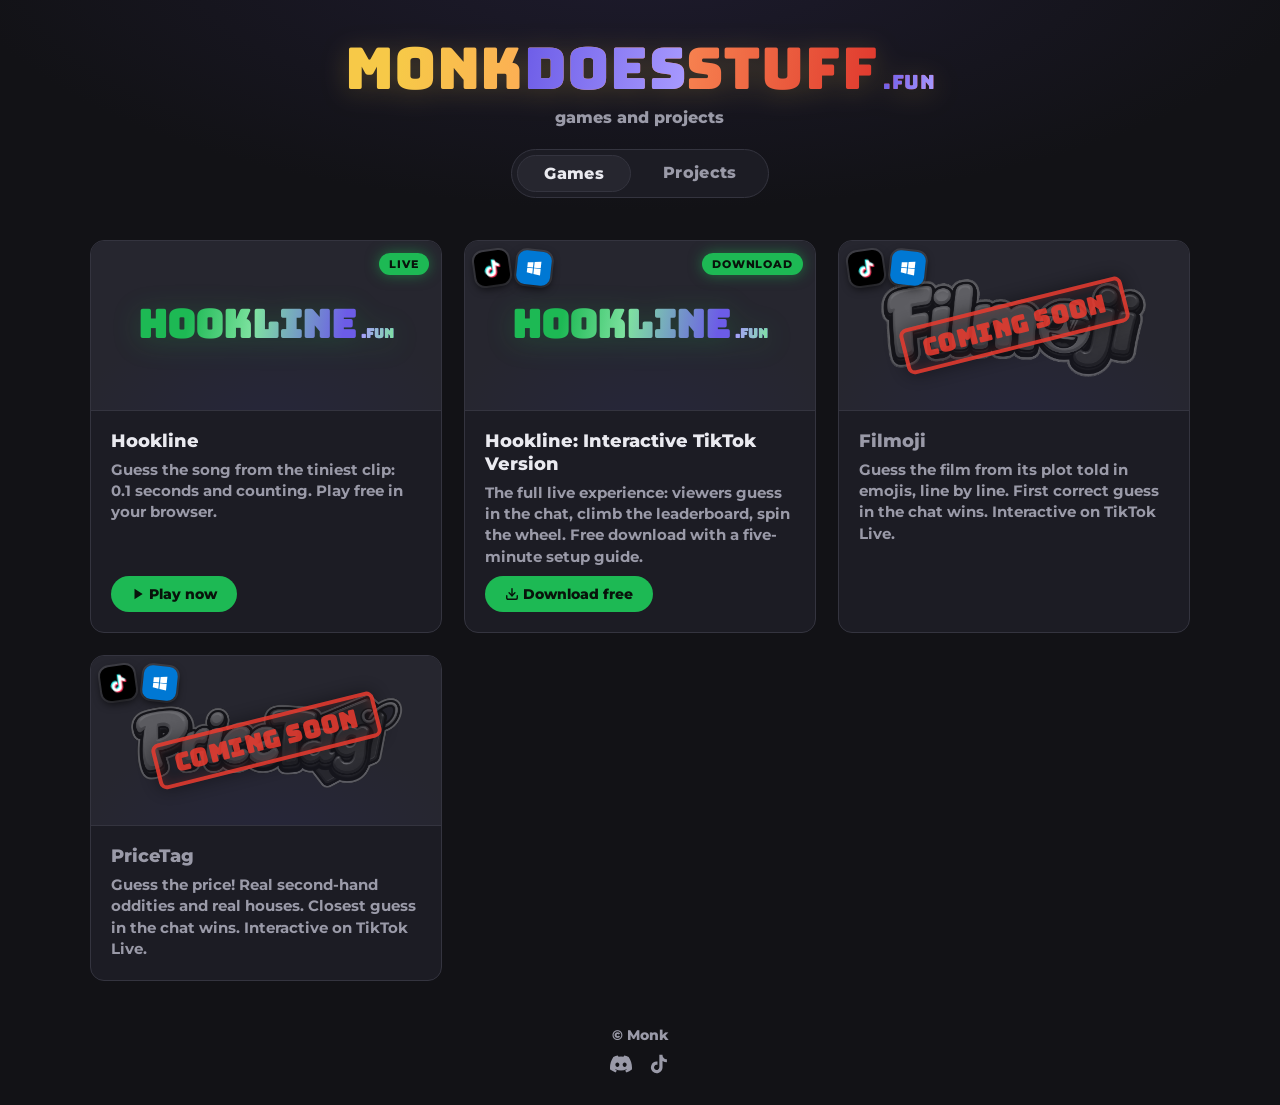
==== commit ba6c7e3c: "Remove Letter Bloom from the site Delete games/letterbloom/, its banner image, the home page card an" ====
--- a/index.html
+++ b/index.html
@@ -50,19 +50,6 @@
       <span class="badge">DOWNLOAD</span>
     </a>
 
-    <!-- Letter Bloom: live, playable on-site -->
-    <a class="card live" href="games/letterbloom/">
-      <div class="card-art">
-        <img src="assets/letterbloom-banner.png" alt="Letter Bloom banner" class="art-img">
-      </div>
-      <div class="card-body">
-        <h2>Letter Bloom</h2>
-        <p>A relaxing word puzzle: drag letters around the wheel to bloom words into a crossword. 100 levels across 10 scenic zones, with a lo-fi piano soundtrack.</p>
-        <span class="cta"><svg class="icon" viewBox="0 0 24 24" fill="currentColor" stroke="none"><polygon points="6 3 20 12 6 21 6 3"/></svg> Play now</span>
-      </div>
-      <span class="badge">LIVE</span>
-    </a>
-
     <!-- Filmoji: coming soon -->
     <div class="card soon">
       <span class="tiktok-badge" title="Interactive TikTok version"><svg viewBox="0 0 24 24" fill="currentColor"><path d="M19.59 6.69a4.83 4.83 0 0 1-3.77-4.25V2h-3.45v13.67a2.89 2.89 0 0 1-5.2 1.74 2.89 2.89 0 0 1 2.31-4.64 2.93 2.93 0 0 1 .88.13V9.4a6.84 6.84 0 0 0-1-.05A6.33 6.33 0 0 0 5 20.1a6.34 6.34 0 0 0 10.86-4.43v-7a8.16 8.16 0 0 0 4.77 1.52v-3.4a4.85 4.85 0 0 1-1-.1z"/></svg></span><span class="windows-badge" title="Windows download"><svg viewBox="0 0 24 24" fill="currentColor"><path d="M3 5.4 10.6 4.3v7.2H3zM12 4.1 21 2.8v8.7h-9zM3 12.5h7.6v7.2L3 18.6zM12 12.5h9v8.7L12 19.9z"/></svg></span>
